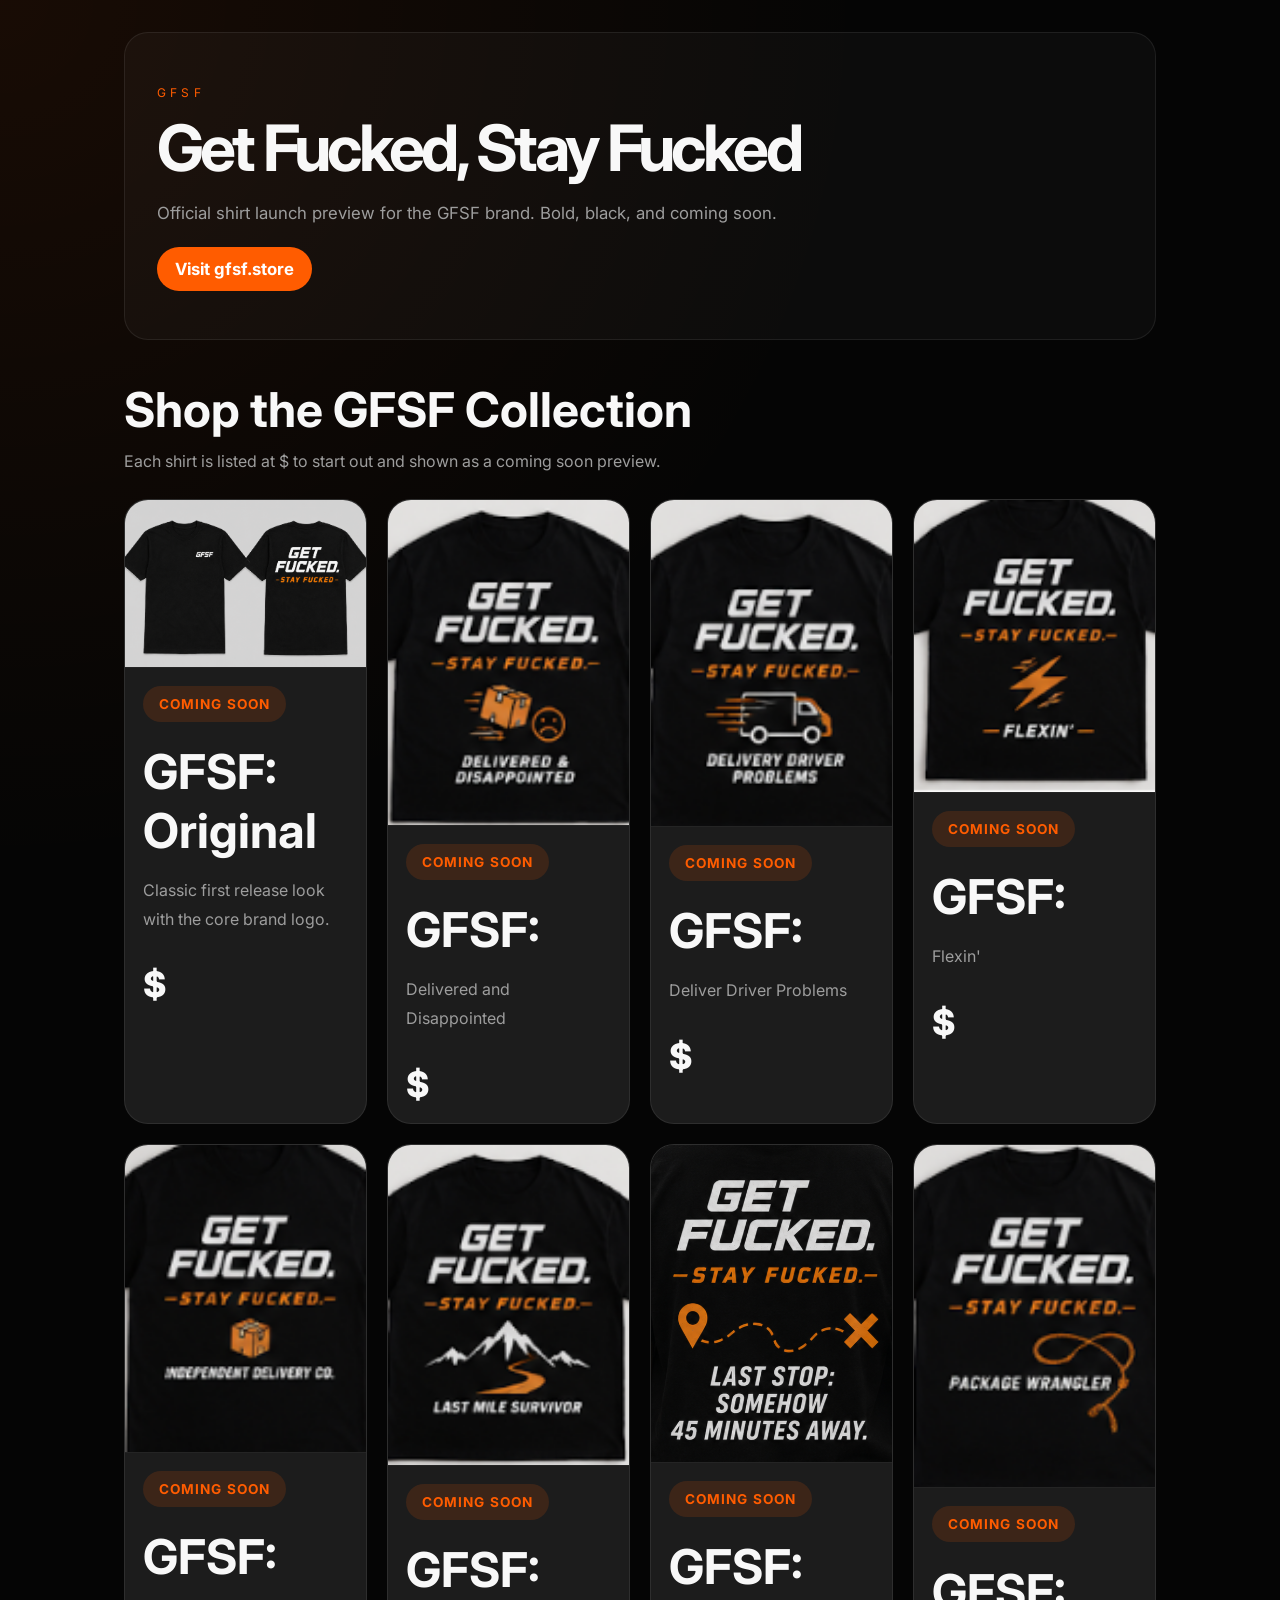
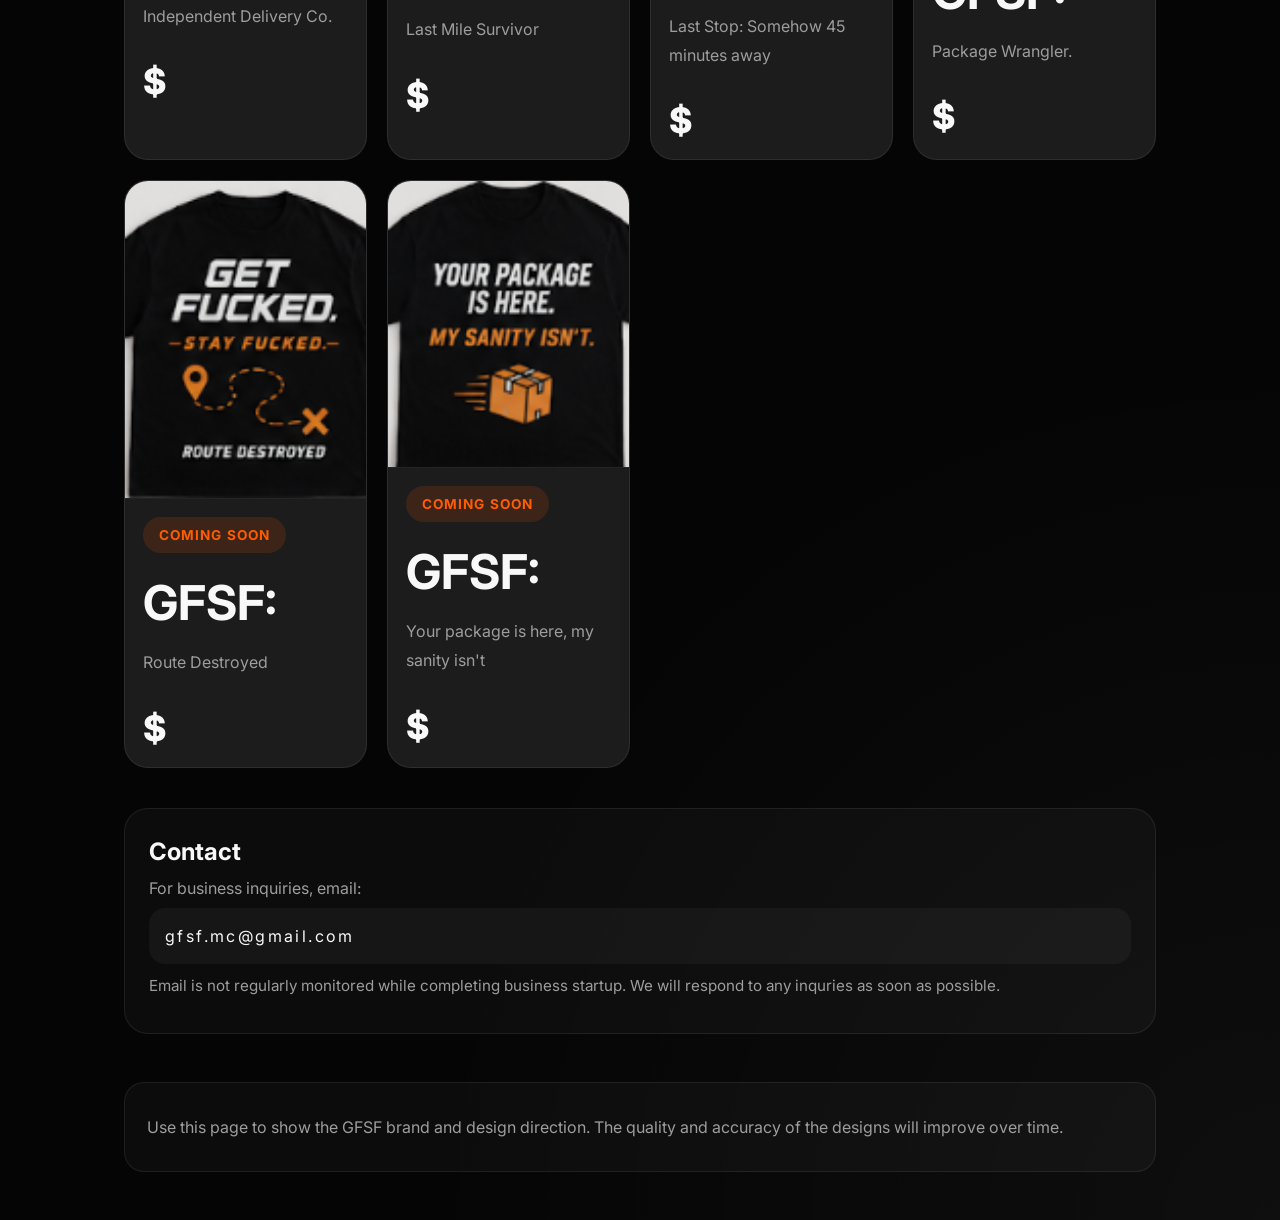
==== index.html @ 54a4b7ff "fourth commit" ====
<!DOCTYPE html>
<html lang="en">
<head>
  <meta charset="UTF-8">
  <meta name="viewport" content="width=device-width, initial-scale=1.0">
  <title>Get Fucked, Stay Fucked!</title>
  <link rel="stylesheet" href="assets/css/styles.css">
</head>
<body>
  <div class="page">
    <header class="hero">
      <div class="hero-copy">
        <span class="eyebrow">GFSF</span>
        <h1>Get Fucked, Stay Fucked</h1>
        <p>Official shirt launch preview for the GFSF brand. Bold, black, and coming soon.</p>
        <p class="hero-actions">
          <a href="https://gfsf.store" target="_blank" rel="noopener noreferrer" class="store-link">Visit gfsf.store</a>
        </p>
      </div>
    </header>


    <main>
      <section class="products-section">
        <div class="section-header">
          <h2>Shop the GFSF Collection</h2>
          <p>Each shirt is listed at $ to start out and shown as a coming soon preview.</p>
        </div>


        <div class="products-grid">
          <article class="product-card">
            <div class="product-image">
              <img src="assets/images/gfsf-original.png" alt="GFSF: Original t-shirt design">
            </div>
            <div class="product-info">
              <span class="badge">Coming Soon</span>
              <h2>GFSF: Original</h2>
              <p>Classic first release look with the core brand logo.</p>
              <div class="product-price">$</div>
            </div>
          </article>


          <article class="product-card">
            <div class="product-image">
              <img src="assets/images/gfsf-dad.png" alt="Delivered and Disappointment t-shirt design">
            </div>
            <div class="product-info">
              <span class="badge">Coming Soon</span>
              <h2>GFSF:</h2>
              <p>Delivered and Disappointed</p>
              <div class="product-price">$</div>
            </div>
          </article>


          <article class="product-card">
            <div class="product-image">
              <img src="assets/images/gfsf-ddp.png" alt="Deliver Driver Problems t-shirt design">
            </div>
            <div class="product-info">
              <span class="badge">Coming Soon</span>
              <h2>GFSF:</h2>
              <p>Deliver Driver Problems</p>
              <div class="product-price">$</div>
            </div>
          </article>


          <article class="product-card">
            <div class="product-image">
              <img src="assets/images/gfsf-flexin.png" alt="Flexin' t-shirt design">
            </div>
            <div class="product-info">
              <span class="badge">Coming Soon</span>
              <h2>GFSF:</h2>
              <p>Flexin'</p>
              <div class="product-price">$</div>
            </div>
          </article>


          <article class="product-card">
            <div class="product-image">
              <img src="assets/images/gfsf-idc.png" alt="Independent Delivery Co. t-shirt design">
            </div>
            <div class="product-info">
              <span class="badge">Coming Soon</span>
              <h2>GFSF:</h2>
              <p>Independent Delivery Co.</p>
              <div class="product-price">$</div>
            </div>
          </article>


          <article class="product-card">
            <div class="product-image">
              <img src="assets/images/gfsf-lastmile.png" alt="Last Mile Survivor t-shirt design">
            </div>
            <div class="product-info">
              <span class="badge">Coming Soon</span>
              <h2>GFSF: </h2>
              <p>Last Mile Survivor</p>
              <div class="product-price">$</div>
            </div>
          </article>


          <article class="product-card">
            <div class="product-image">
              <img src="assets/images/gfsf-laststop.png" alt="Last Stop: Somehow 45 minutes away t-shirt design">
            </div>
            <div class="product-info">
              <span class="badge">Coming Soon</span>
              <h2>GFSF:</h2>
              <p> Last Stop: Somehow 45 minutes away</p>
              <div class="product-price">$</div>
            </div>
          </article>


          <article class="product-card">
            <div class="product-image">
              <img src="assets/images/gfsf-pw.png" alt="Package Wrangler t-shirt design">
            </div>
            <div class="product-info">
              <span class="badge">Coming Soon</span>
              <h2>GFSF:</h2>
              <p>Package Wrangler.</p>
              <div class="product-price">$</div>
            </div>
          </article>


          <article class="product-card">
            <div class="product-image">
              <img src="assets/images/gfsf-rd.png" alt="Route Destroyed t-shirt design">
            </div>
            <div class="product-info">
              <span class="badge">Coming Soon</span>
              <h2>GFSF:</h2>
              <p> Route Destroyed</p>
              <div class="product-price">$</div>
            </div>
          </article>


          <article class="product-card">
            <div class="product-image">
              <img src="assets/images/gfsf-sanity.png" alt="Your package is here, My Sanity isn't t-shirt design">
            </div>
            <div class="product-info">
              <span class="badge">Coming Soon</span>
              <h2>GFSF:</h2>
              <p>Your package is here, my sanity isn't</p>
              <div class="product-price">$</div>
            </div>
          </article>
        </div>
      </section>


      <section class="contact-section">
        <div class="contact-card">
          <h2>Contact</h2>
          <p>For business inquiries, email:</p>
          <div class="contact-email">gfsf.mc@gmail.com</div>
          <p class="contact-note">Email is not regularly monitored while completing business startup. We will respond to any inquries as soon as possible.</p>
        </div>
      </section>
    </main>


    <footer class="footer">
      <p>Use this page to show the GFSF brand and design direction. The quality and accuracy of the designs will improve over time.</p>
    </footer>
  </div>
</body>
</html>
---- assets/css/styles.css ----
@import url('https://fonts.googleapis.com/css2?family=Inter:wght@400;500;600;700;800&display=swap');

:root {
  color-scheme: dark;
  --bg: #050505;
  --panel: #111111;
  --panel-strong: #1c1c1c;
  --text: #f8f8f8;
  --muted: #9d9d9d;
  --accent: #ff5c00;
  --border: rgba(255, 255, 255, 0.08);
  --radius: 24px;
}

* {
  box-sizing: border-box;
}

body {
  margin: 0;
  min-height: 100vh;
  font-family: 'Inter', sans-serif;
  background: radial-gradient(circle at top left, rgba(255, 92, 0, 0.08), transparent 28%),
    radial-gradient(circle at bottom right, rgba(255, 255, 255, 0.04), transparent 28%),
    var(--bg);
  color: var(--text);
}

.page {
  max-width: 1080px;
  margin: 0 auto;
  padding: 32px 24px 48px;
}

.hero {
  padding: 48px 32px;
  border: 1px solid var(--border);
  border-radius: var(--radius);
  background: rgba(255, 255, 255, 0.03);
  margin-bottom: 40px;
}

.eyebrow {
  display: inline-block;
  font-size: 0.75rem;
  letter-spacing: 0.35em;
  text-transform: uppercase;
  color: var(--accent);
  margin-bottom: 18px;
}

.hero h1 {
  margin: 0;
  font-size: clamp(3rem, 5vw, 5.2rem);
  line-height: 0.95;
  letter-spacing: -0.06em;
}

.hero p {
  margin: 24px 0 0;
  font-size: 1.05rem;
  max-width: 720px;
  color: var(--muted);
}

.hero-actions {
  margin-top: 24px;
}

.store-link {
  display: inline-flex;
  align-items: center;
  justify-content: center;
  padding: 12px 18px;
  border-radius: 999px;
  background: var(--accent);
  color: #fff;
  font-weight: 700;
  text-decoration: none;
  transition: transform 0.2s ease, box-shadow 0.2s ease;
}

.store-link:hover {
  transform: translateY(-2px);
  box-shadow: 0 10px 28px rgba(255, 92, 0, 0.25);
}

.products-section {
  margin-top: 12px;
}

.section-header {
  display: flex;
  flex-direction: column;
  gap: 12px;
  margin-bottom: 28px;
}

.section-header h2 {
  margin: 0;
  font-size: clamp(2rem, 4vw, 3rem);
}

.section-header p {
  margin: 0;
  color: var(--muted);
  max-width: 720px;
}

.products-grid {
  display: grid;
  gap: 20px;
  grid-template-columns: repeat(auto-fit, minmax(240px, 1fr));
}

.product-card {
  background: var(--panel-strong);
  border: 1px solid var(--border);
  border-radius: 24px;
  overflow: hidden;
  transition: transform 0.2s ease, box-shadow 0.2s ease;
}

.product-card:hover {
  transform: translateY(-3px);
  box-shadow: 0 16px 42px rgba(0, 0, 0, 0.2);
}

.product-image {
  background: var(--panel);
  border-bottom: 1px solid var(--border);
}

.product-image img {
  width: 100%;
  display: block;
}

.product-info {
  padding: 18px;
}

.badge {
  display: inline-flex;
  padding: 10px 16px;
  border-radius: 999px;
  background: rgba(255, 92, 0, 0.14);
  color: var(--accent);
  font-weight: 700;
  font-size: 0.85rem;
  letter-spacing: 0.08em;
  text-transform: uppercase;
}

.product-info h2 {
  margin: 20px 0 16px;
  font-size: clamp(2rem, 4vw, 3rem);
}

.product-info p {
  margin: 0;
  color: var(--muted);
  line-height: 1.8;
}

.product-price {
  margin: 30px 0 0;
  font-size: 2.2rem;
  font-weight: 800;
  letter-spacing: -0.02em;
}

.note {
  margin: 18px 0 0;
  color: var(--muted);
  font-size: 0.96rem;
}

.contact-section {
  margin-top: 40px;
}

.contact-card {
  padding: 28px 24px;
  border-radius: 24px;
  background: rgba(255, 255, 255, 0.03);
  border: 1px solid var(--border);
}

.contact-card h2 {
  margin: 0 0 12px;
  font-size: 1.5rem;
}

.contact-card p {
  margin: 0 0 10px;
  color: var(--muted);
}

.contact-email {
  margin: 0 0 12px;
  padding: 18px 16px;
  border-radius: 16px;
  background: rgba(255, 255, 255, 0.04);
  color: var(--text);
  letter-spacing: 0.15em;
}

.contact-note {
  margin: 0;
  color: var(--muted);
  font-size: 0.95rem;
}

.footer {
  margin-top: 48px;
  padding: 18px 22px;
  border-radius: 20px;
  background: rgba(255, 255, 255, 0.03);
  border: 1px solid var(--border);
  color: var(--muted);
}

@media (max-width: 780px) {
  .product-card {
    grid-template-columns: 1fr;
  }
}

@media (max-width: 520px) {
  .page {
    padding: 22px 16px 32px;
  }

  .hero {
    padding: 32px 22px;
  }

  .product-info {
    padding: 24px;
  }
}
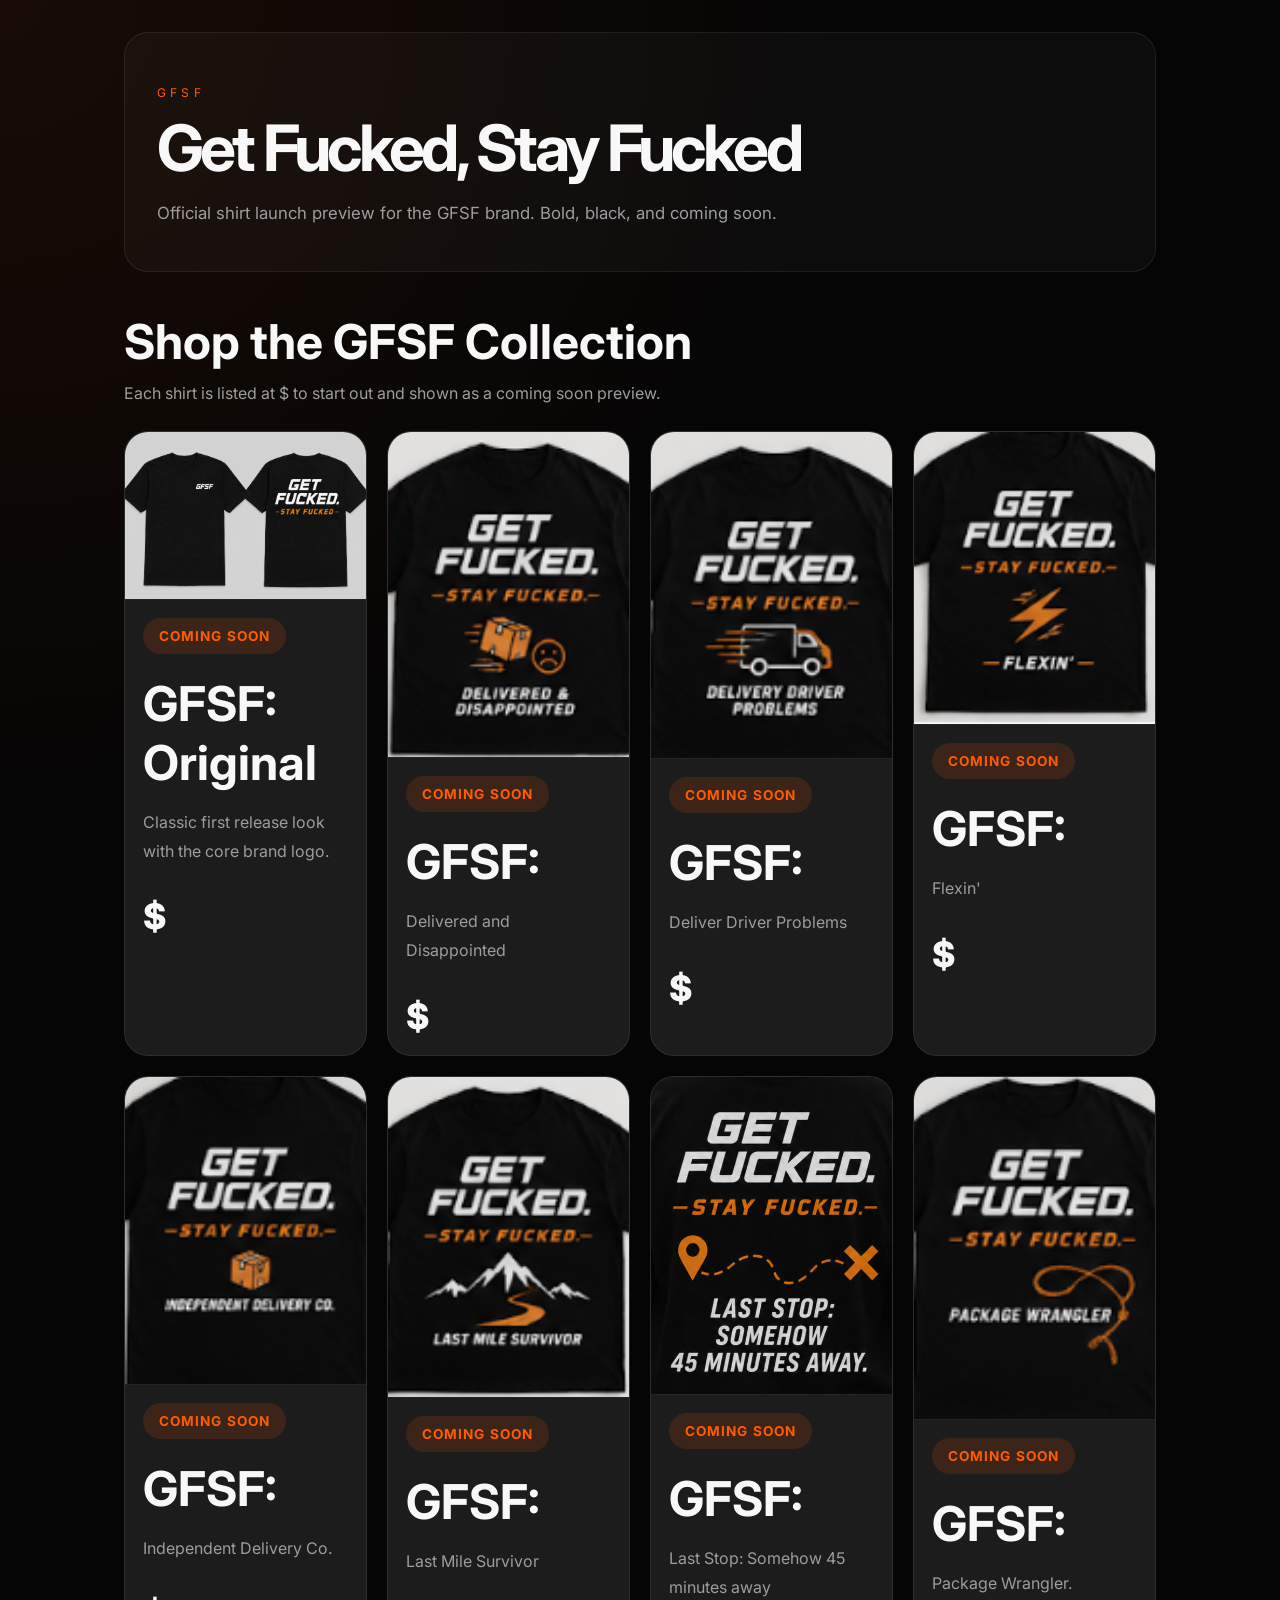
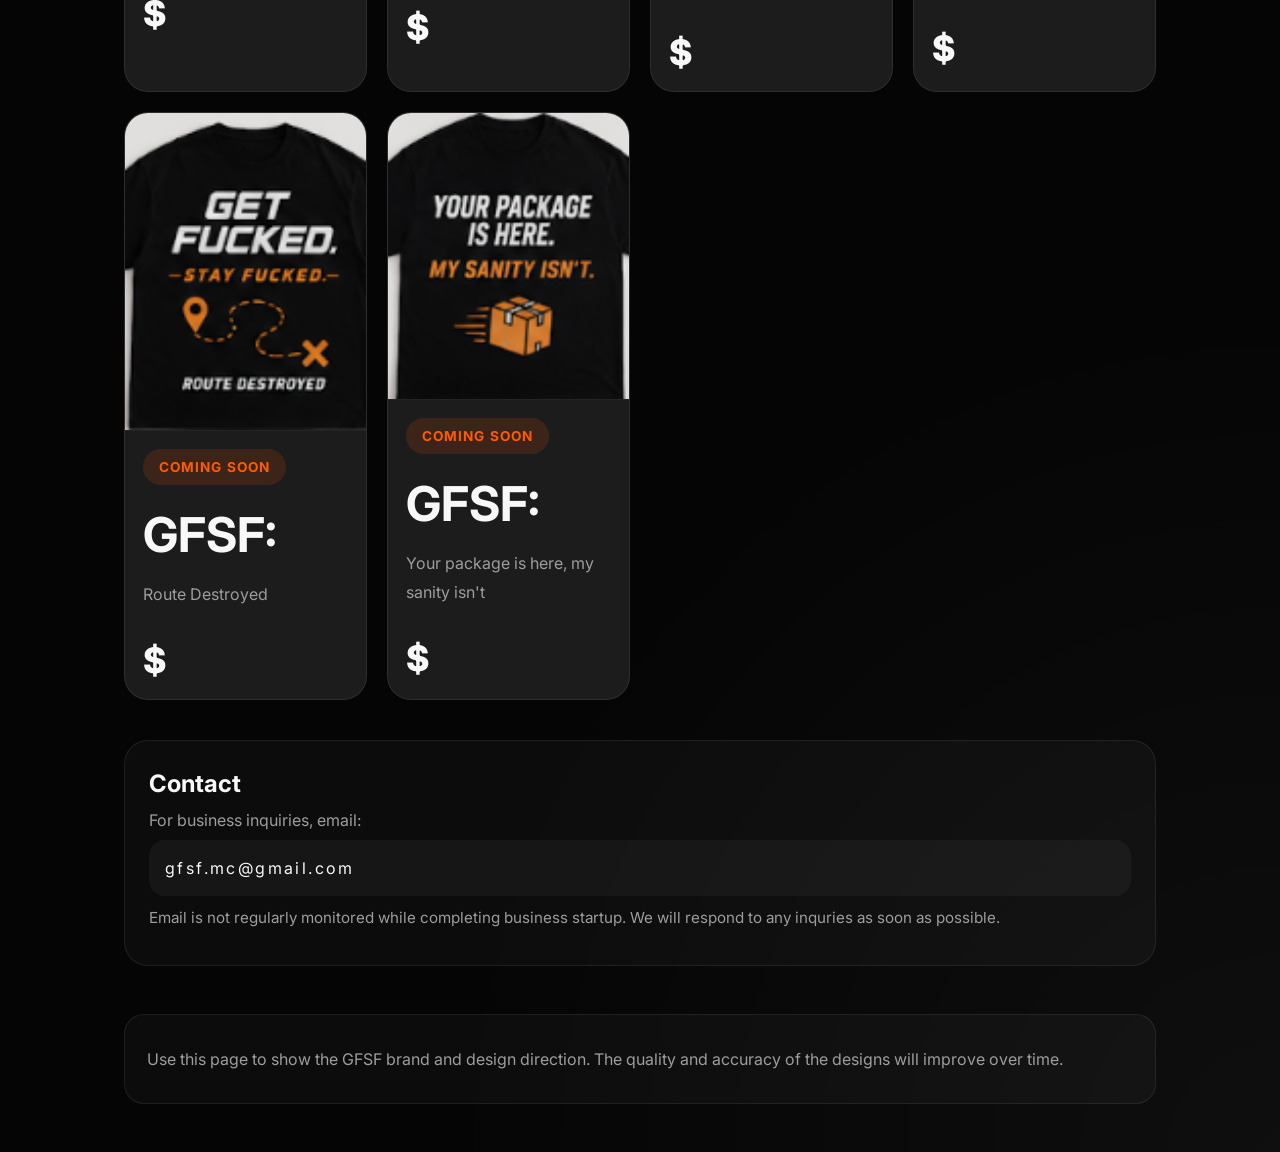
==== commit 408c8899: "removed store link" ====
--- a/index.html
+++ b/index.html
@@ -13,9 +13,6 @@
         <span class="eyebrow">GFSF</span>
         <h1>Get Fucked, Stay Fucked</h1>
         <p>Official shirt launch preview for the GFSF brand. Bold, black, and coming soon.</p>
-        <p class="hero-actions">
-          <a href="https://gfsf.store" target="_blank" rel="noopener noreferrer" class="store-link">Visit gfsf.store</a>
-        </p>
       </div>
     </header>
 
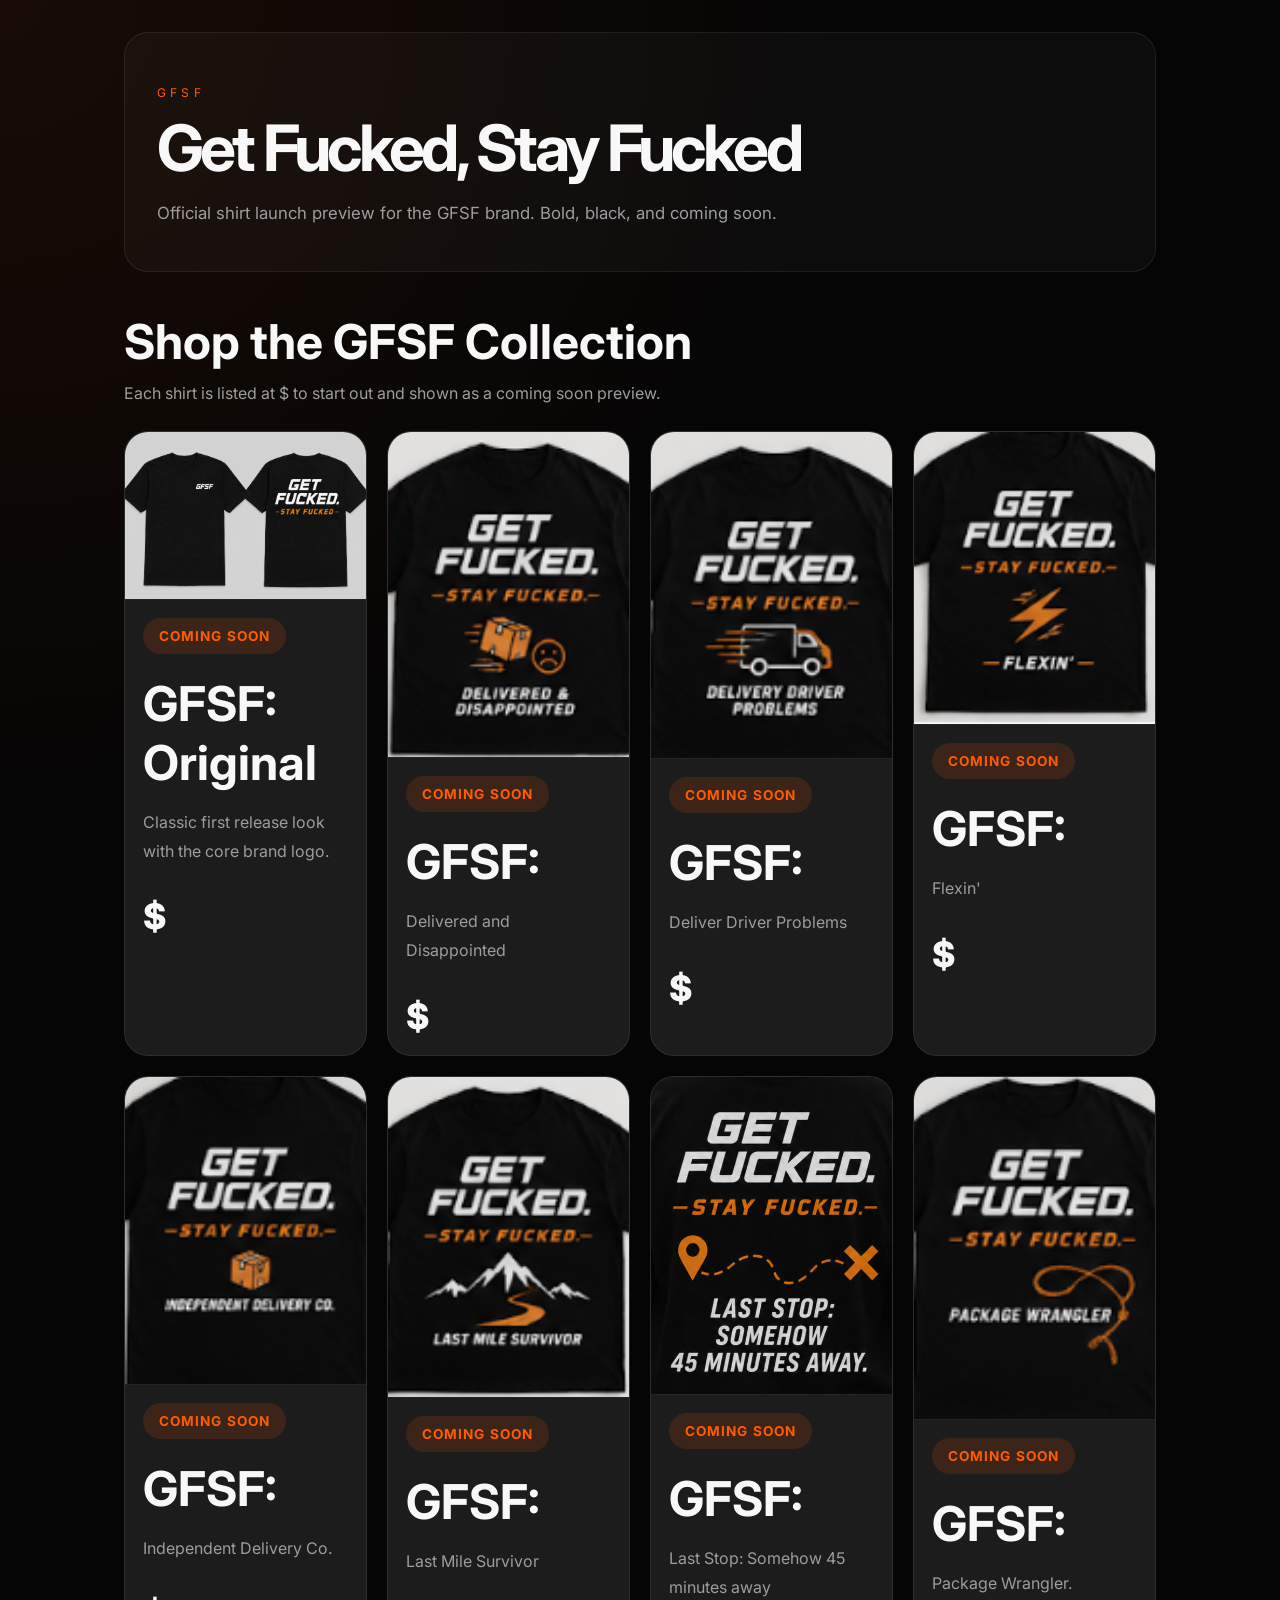
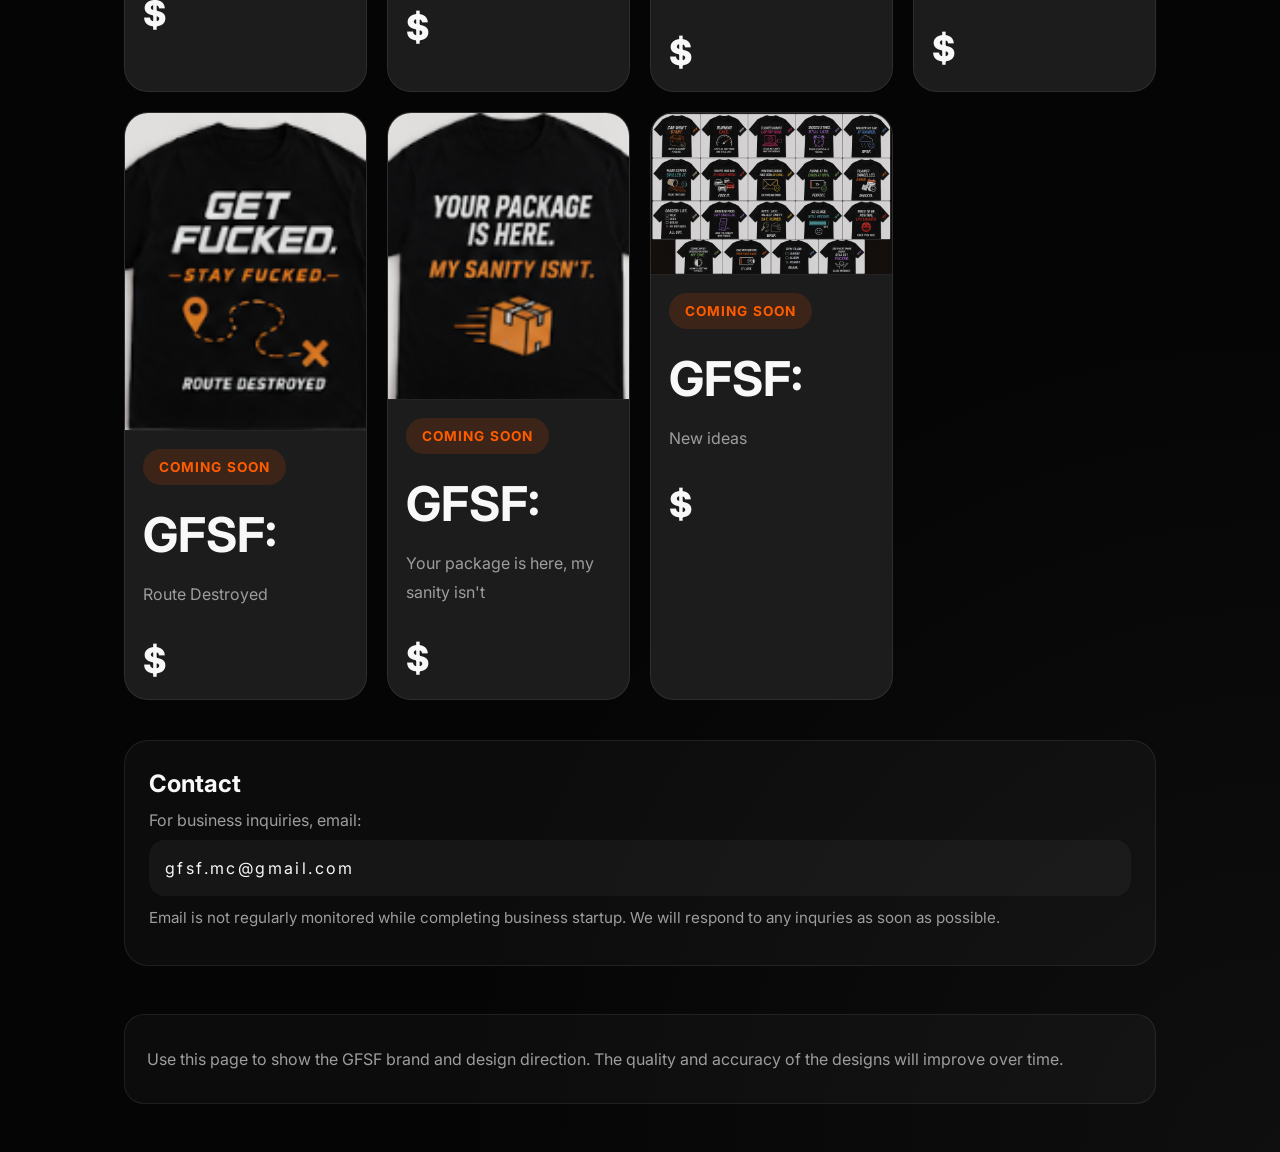
==== commit cd9036d0: "adding new ideas" ====
--- a/index.html
+++ b/index.html
@@ -154,6 +154,16 @@
               <div class="product-price">$</div>
             </div>
           </article>
+          <article class="product-card">
+            <div class="product-image">
+              <img src="assets/images/newideas.png" alt="a photo of a new idea for a shirt design">
+            </div>
+            <div class="product-info">
+              <span class="badge">Coming Soon</span>
+              <h2>GFSF:</h2>
+              <p>New ideas</p>
+              <div class="product-price">$</div>
+            </div>
         </div>
       </section>
 
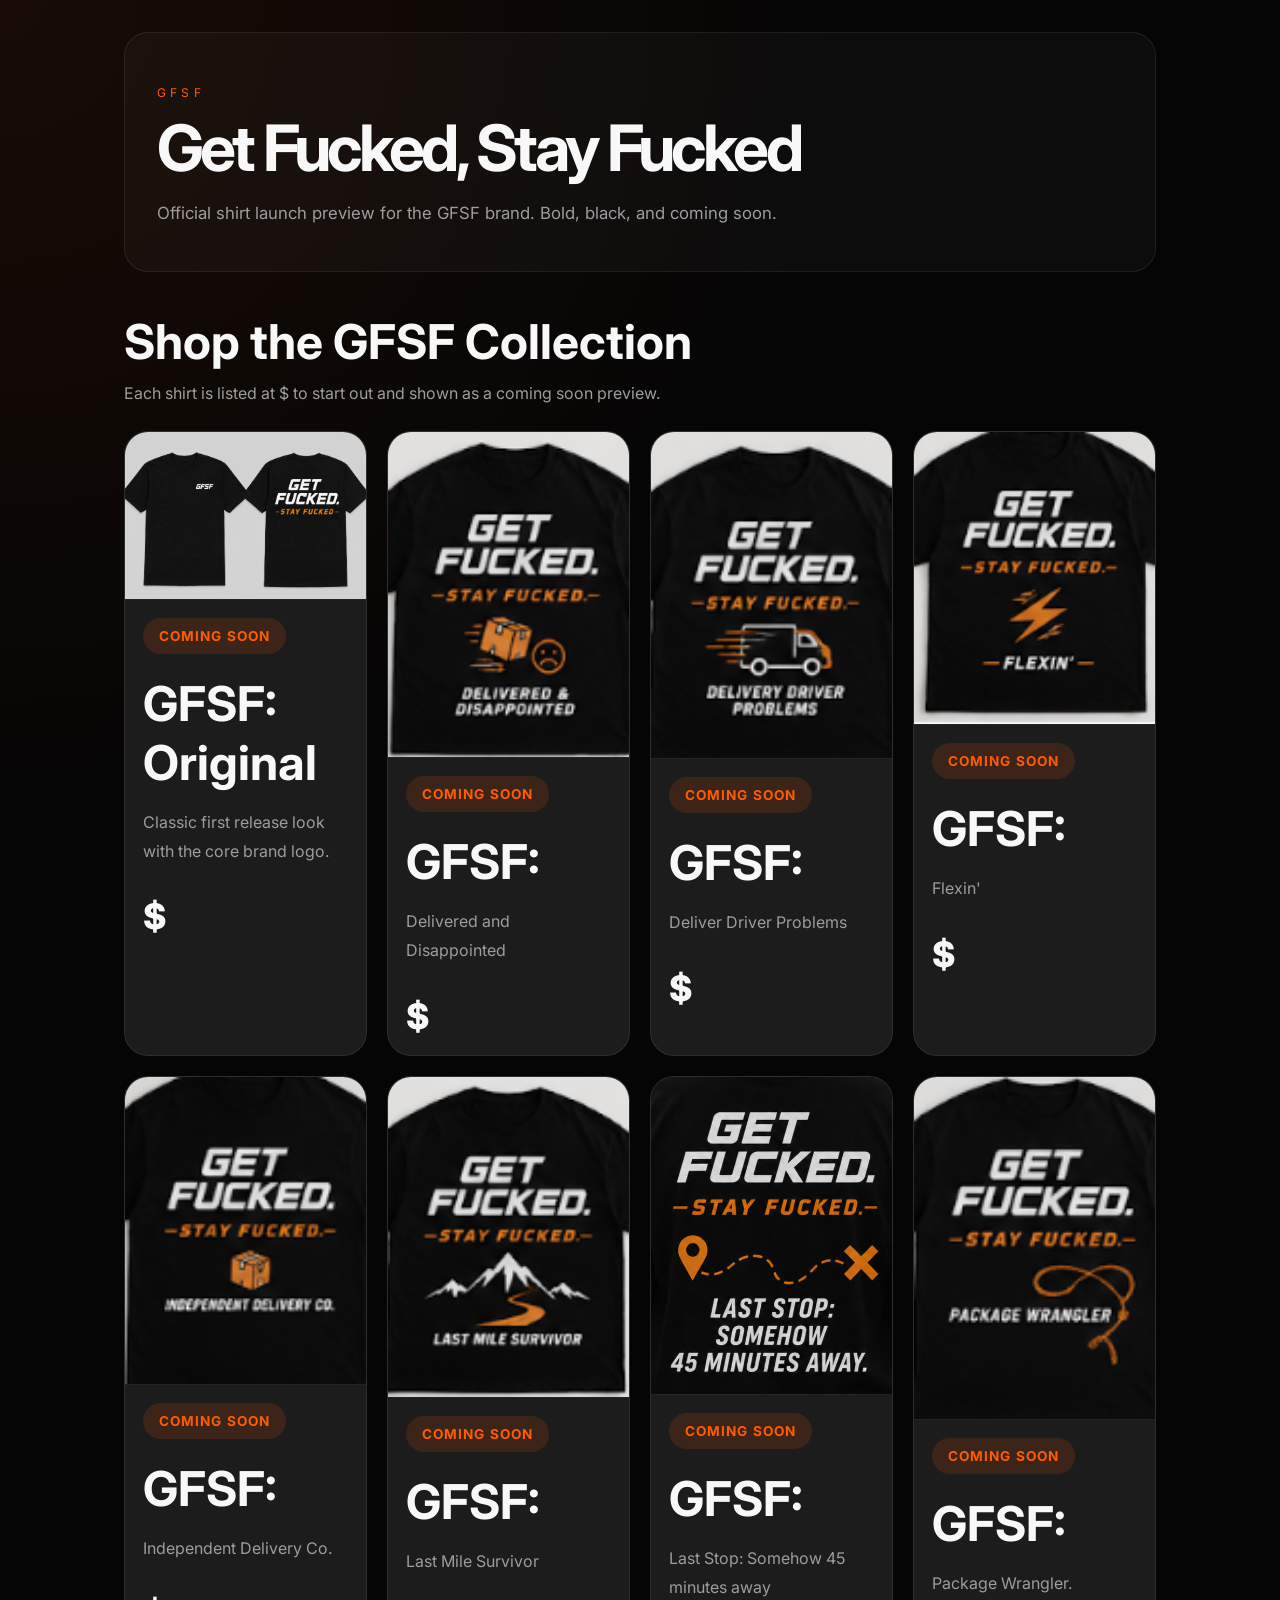
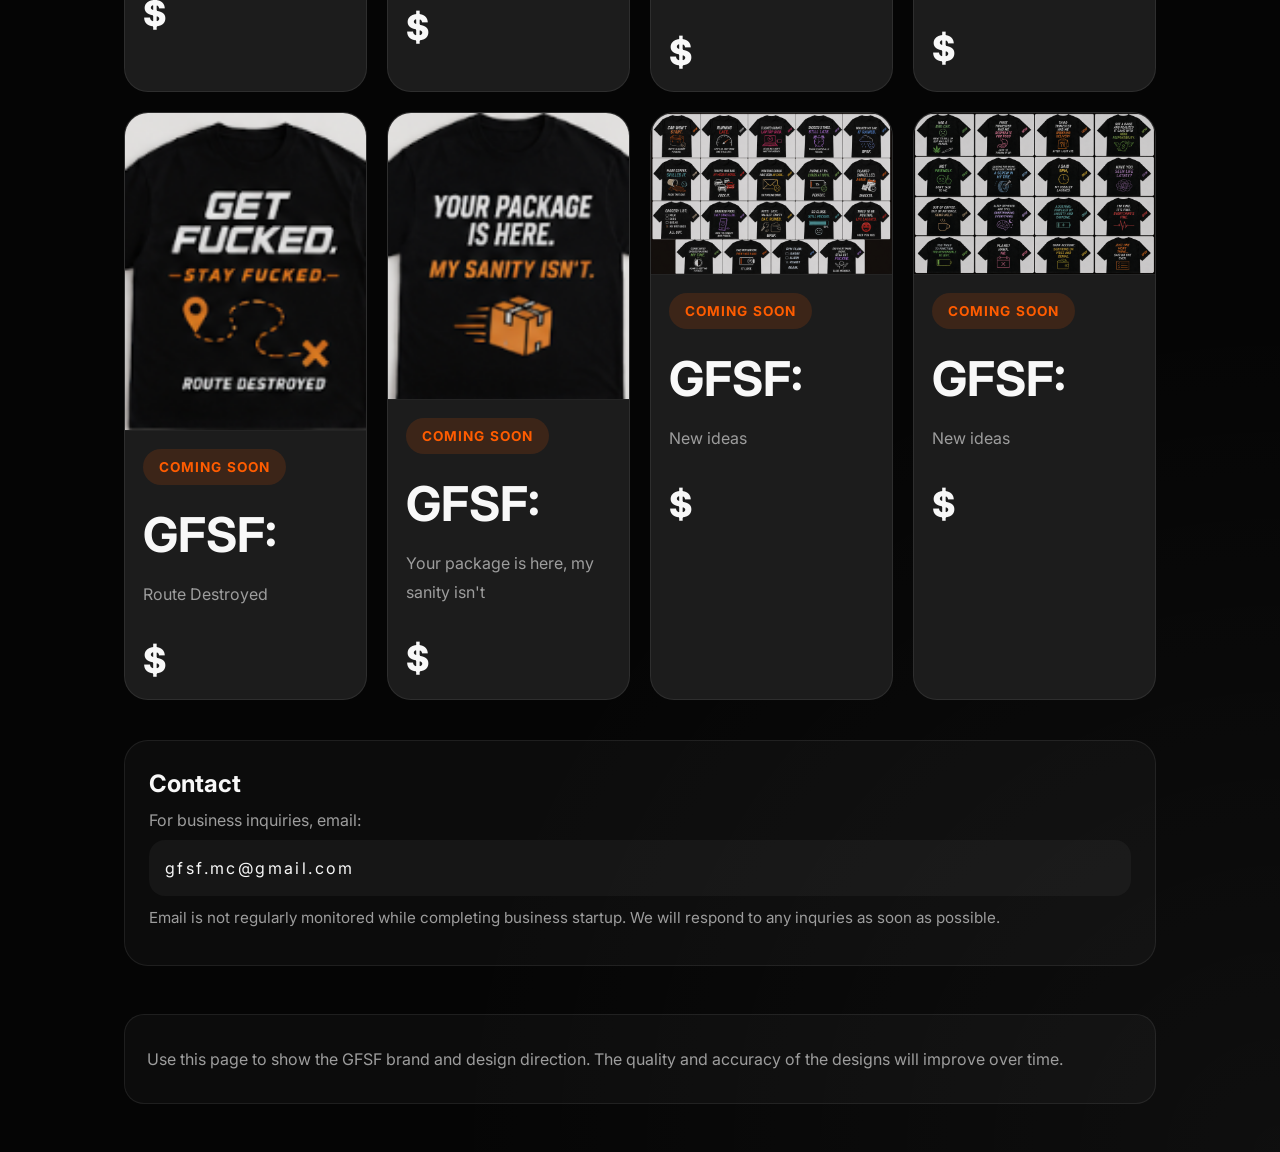
==== commit 1e5c7ab6: "new ideas 2" ====
--- a/index.html
+++ b/index.html
@@ -154,9 +154,23 @@
               <div class="product-price">$</div>
             </div>
           </article>
+
           <article class="product-card">
             <div class="product-image">
               <img src="assets/images/newideas.png" alt="a photo of a new idea for a shirt design">
+            </div>
+            <div class="product-info">
+              <span class="badge">Coming Soon</span>
+              <h2>GFSF:</h2>
+              <p>New ideas</p>
+              <div class="product-price">$</div>
+            </div>
+          </article>
+
+            
+          <article class="product-card">
+            <div class="product-image">
+              <img src="assets/images/newideas2.png" alt="a photo of a new idea for a shirt design">
             </div>
             <div class="product-info">
               <span class="badge">Coming Soon</span>
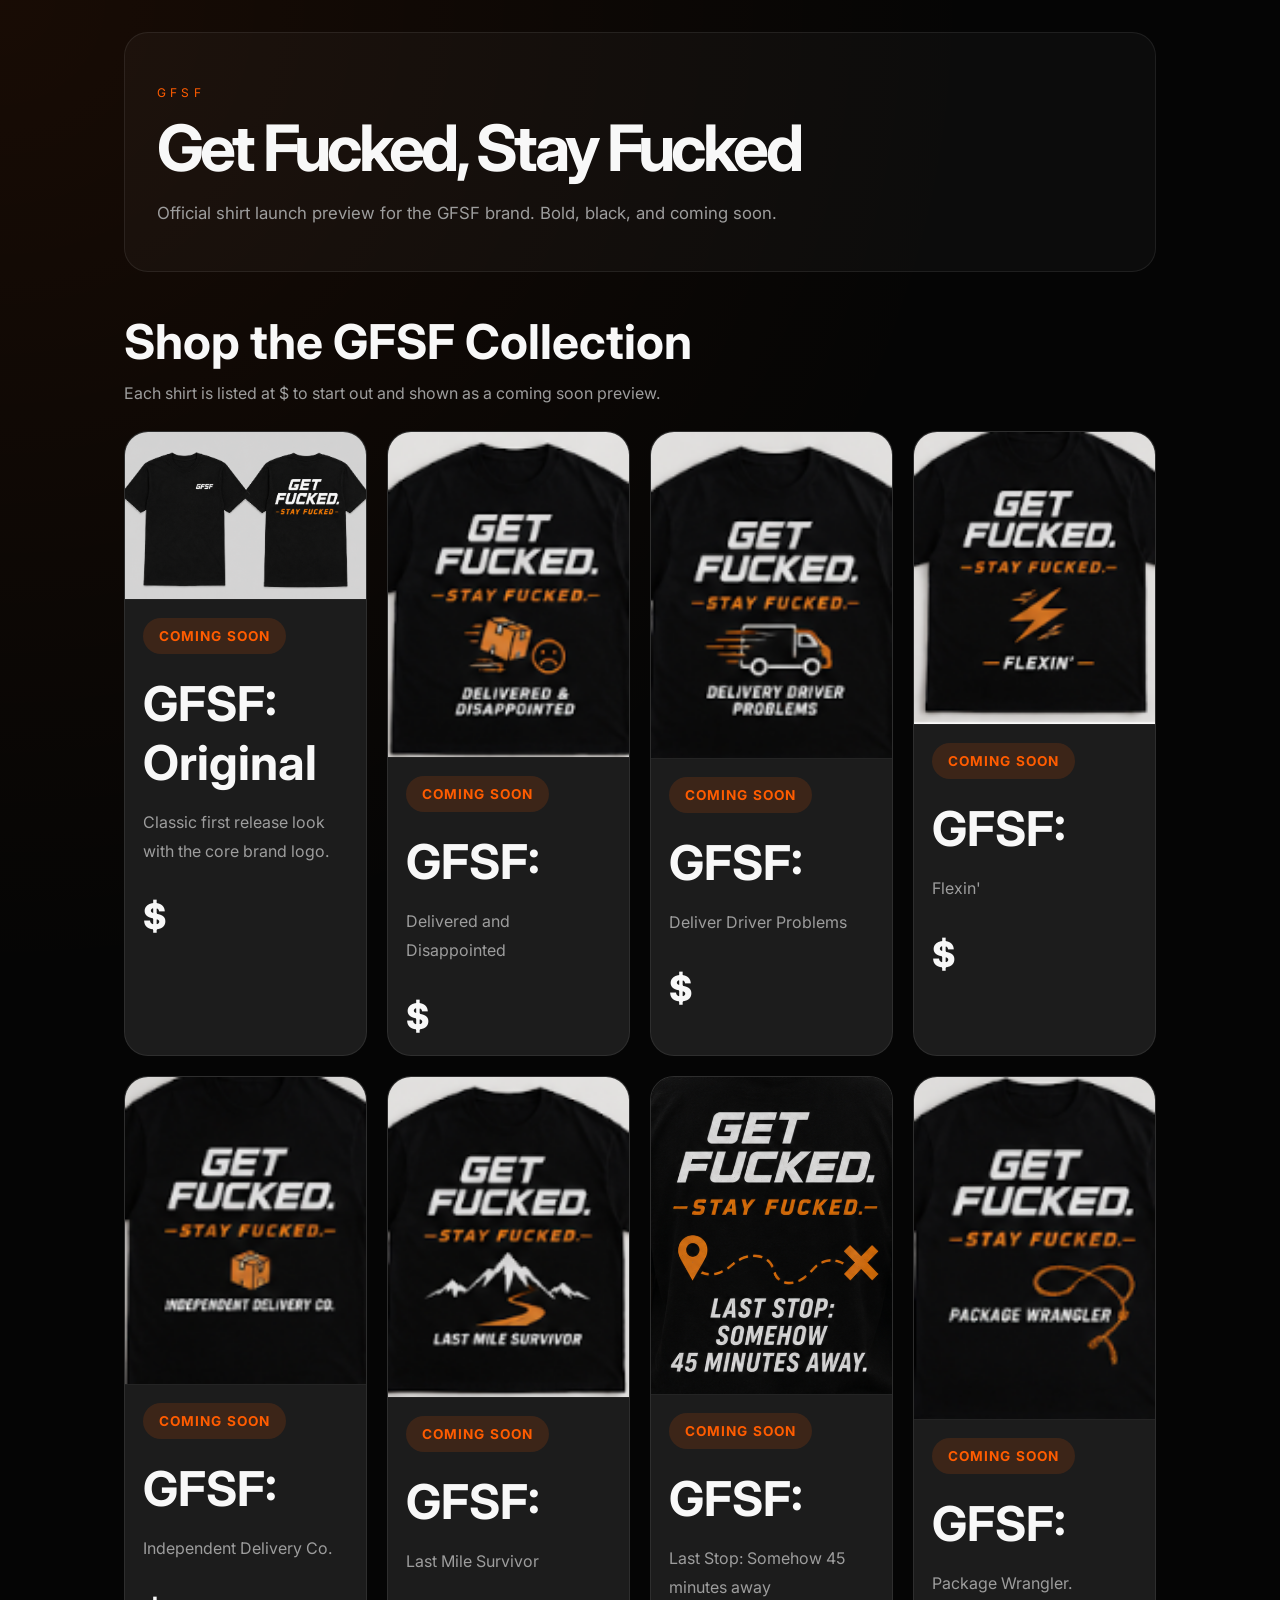
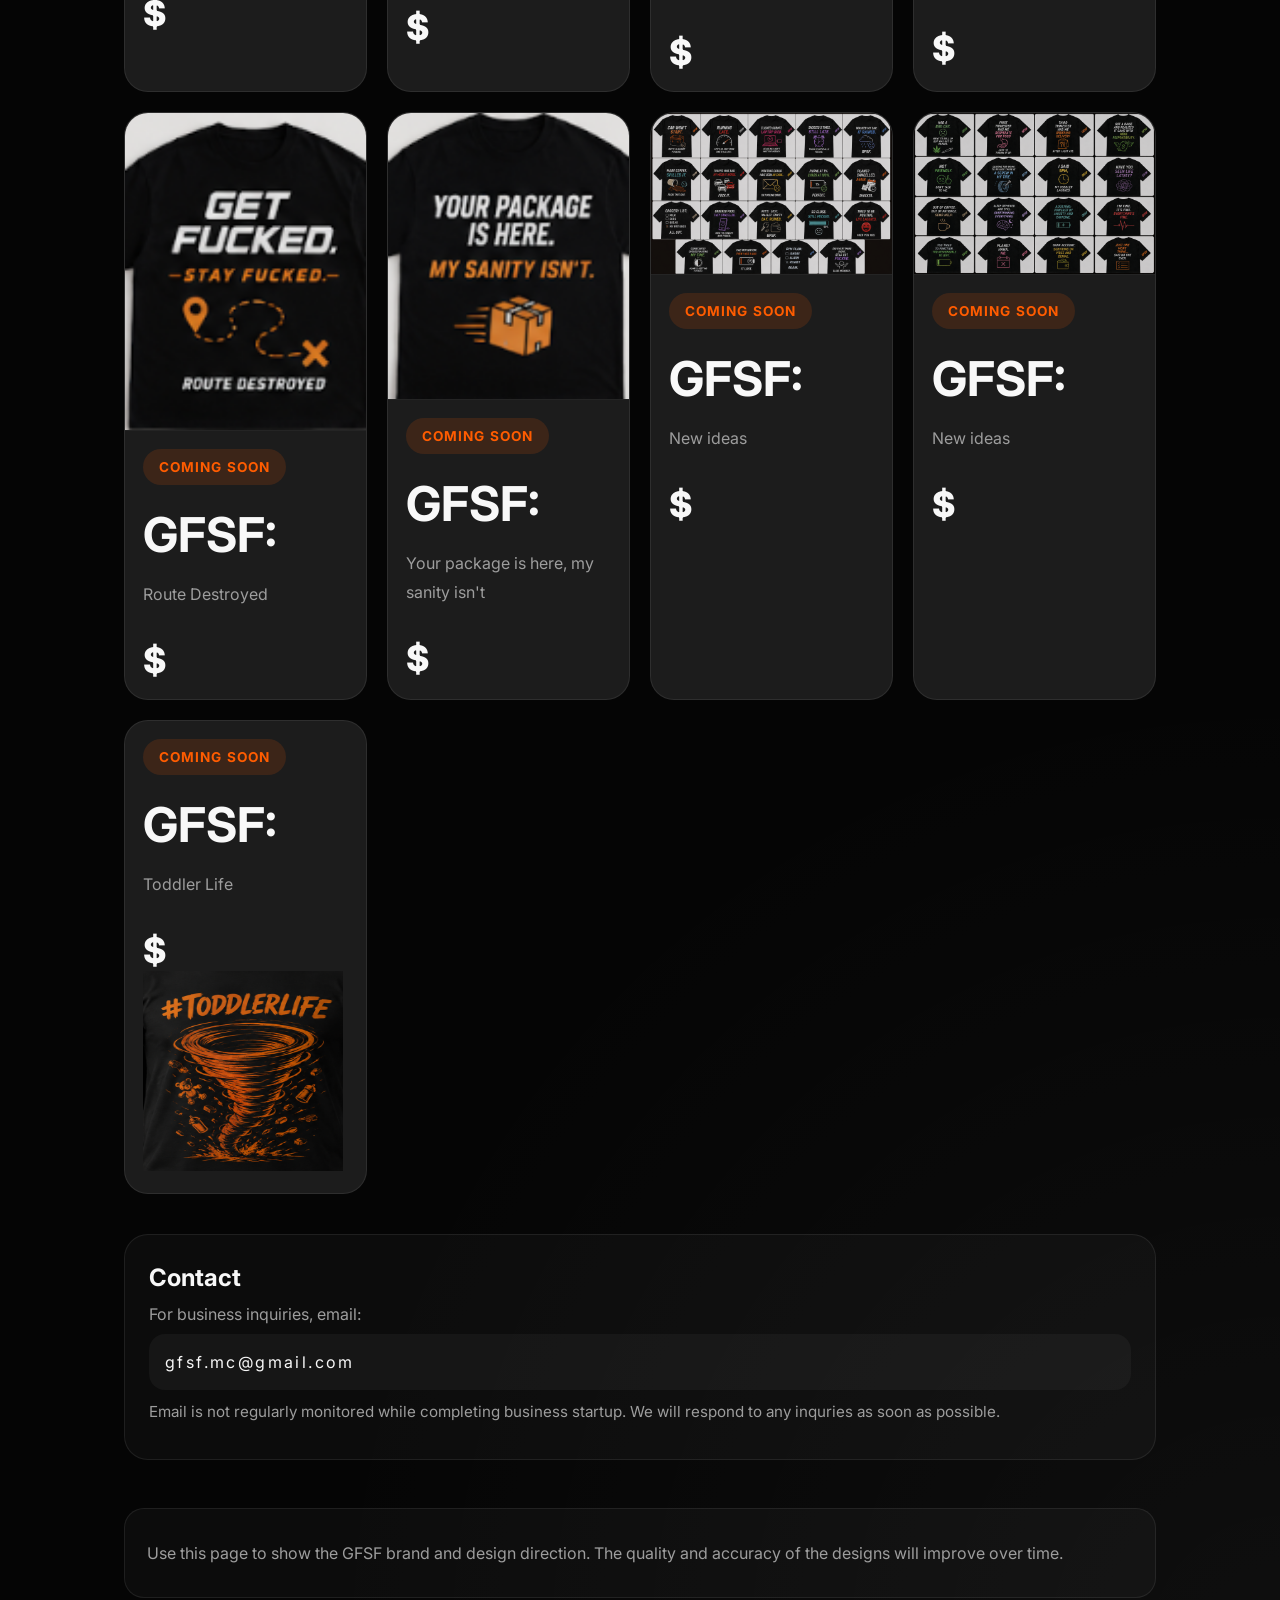
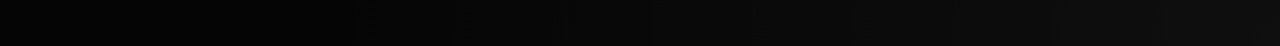
==== commit aff301d1: "old changes never saved" ====
--- a/index.html
+++ b/index.html
@@ -177,6 +177,15 @@
               <h2>GFSF:</h2>
               <p>New ideas</p>
               <div class="product-price">$</div>
+            </article>
+            <article class="product-card">
+              <div class="product-info">
+              <span class="badge">Coming Soon</span>
+              <h2>GFSF:</h2>
+              <p>Toddler Life</p>
+              <div class="product-price">$</div>
+              <img src="assets/images/toddlerlife.png" alt="a photo of a torando and #toddlerlife on a tshirt" width="200" height="200">
+              
             </div>
         </div>
       </section>
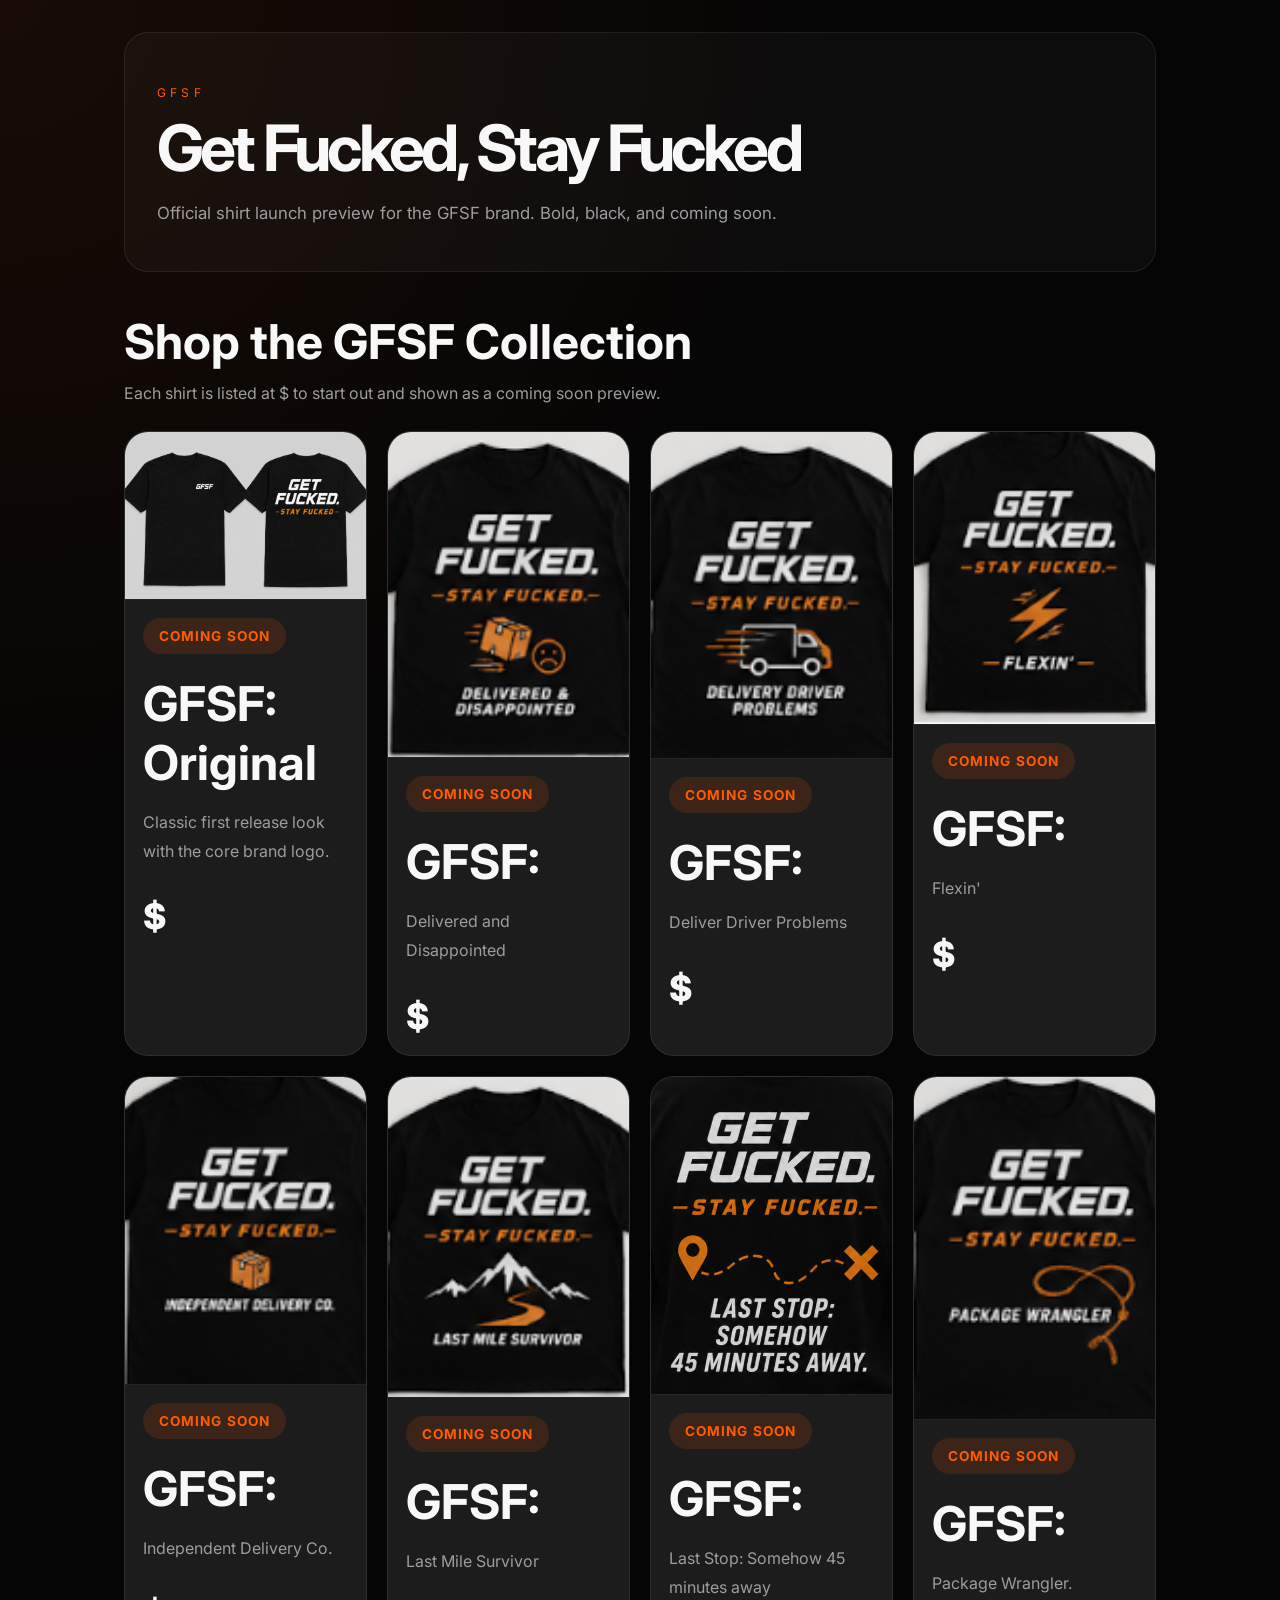
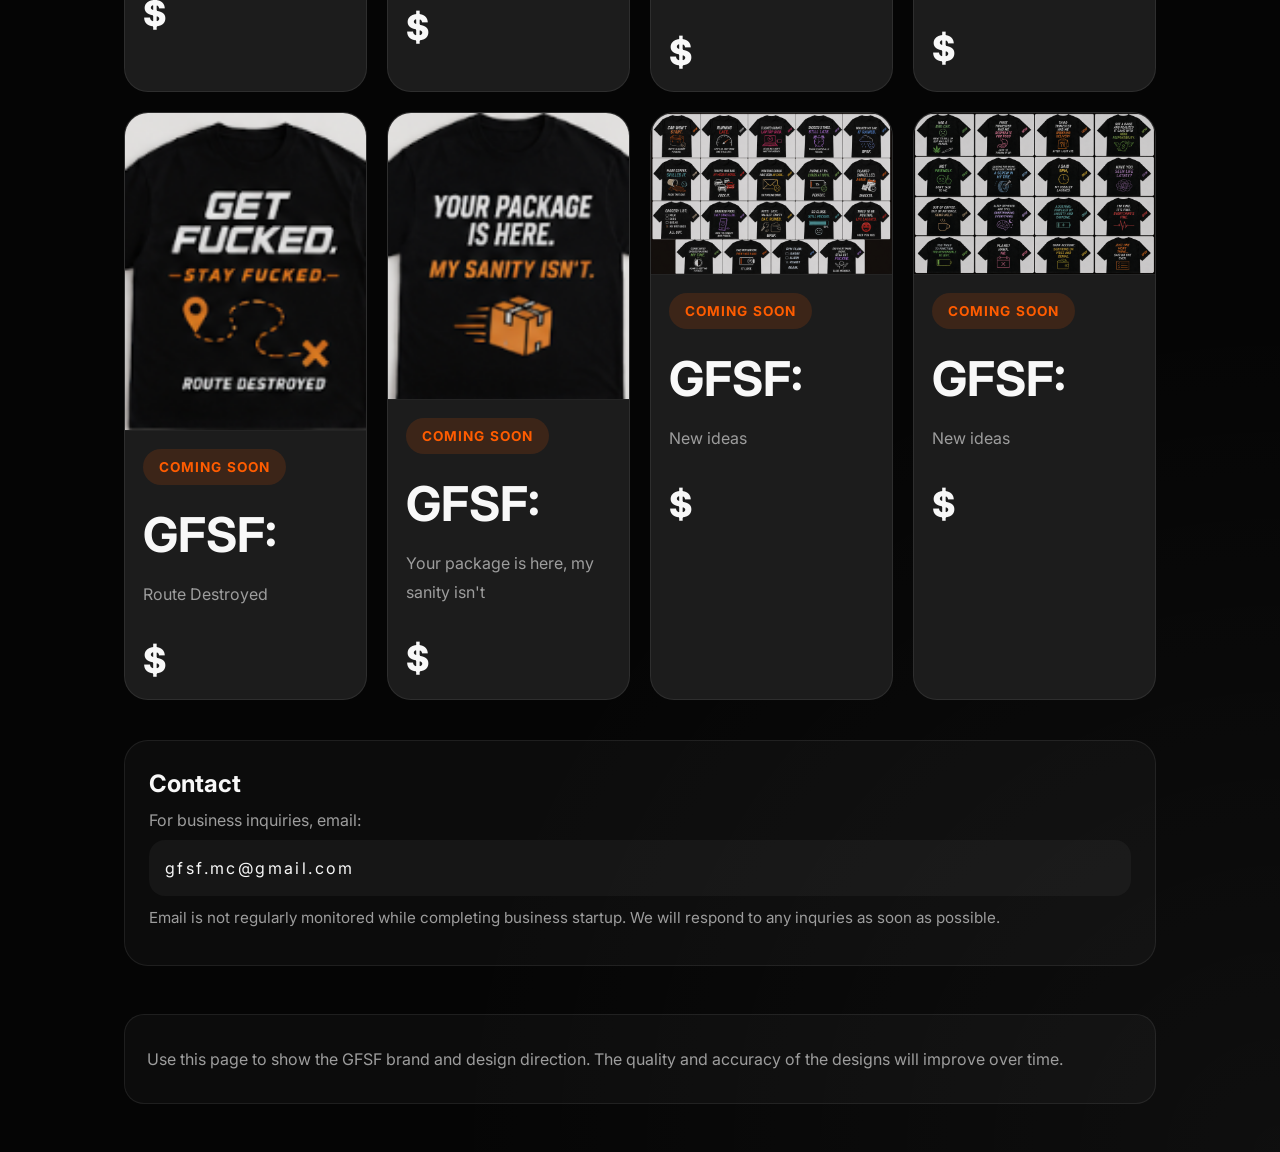
==== commit f1794669: "Will likely need to delete and restart" ====
--- a/index.html
+++ b/index.html
@@ -177,15 +177,6 @@
               <h2>GFSF:</h2>
               <p>New ideas</p>
               <div class="product-price">$</div>
-            </article>
-            <article class="product-card">
-              <div class="product-info">
-              <span class="badge">Coming Soon</span>
-              <h2>GFSF:</h2>
-              <p>Toddler Life</p>
-              <div class="product-price">$</div>
-              <img src="assets/images/toddlerlife.png" alt="a photo of a torando and #toddlerlife on a tshirt" width="200" height="200">
-              
             </div>
         </div>
       </section>
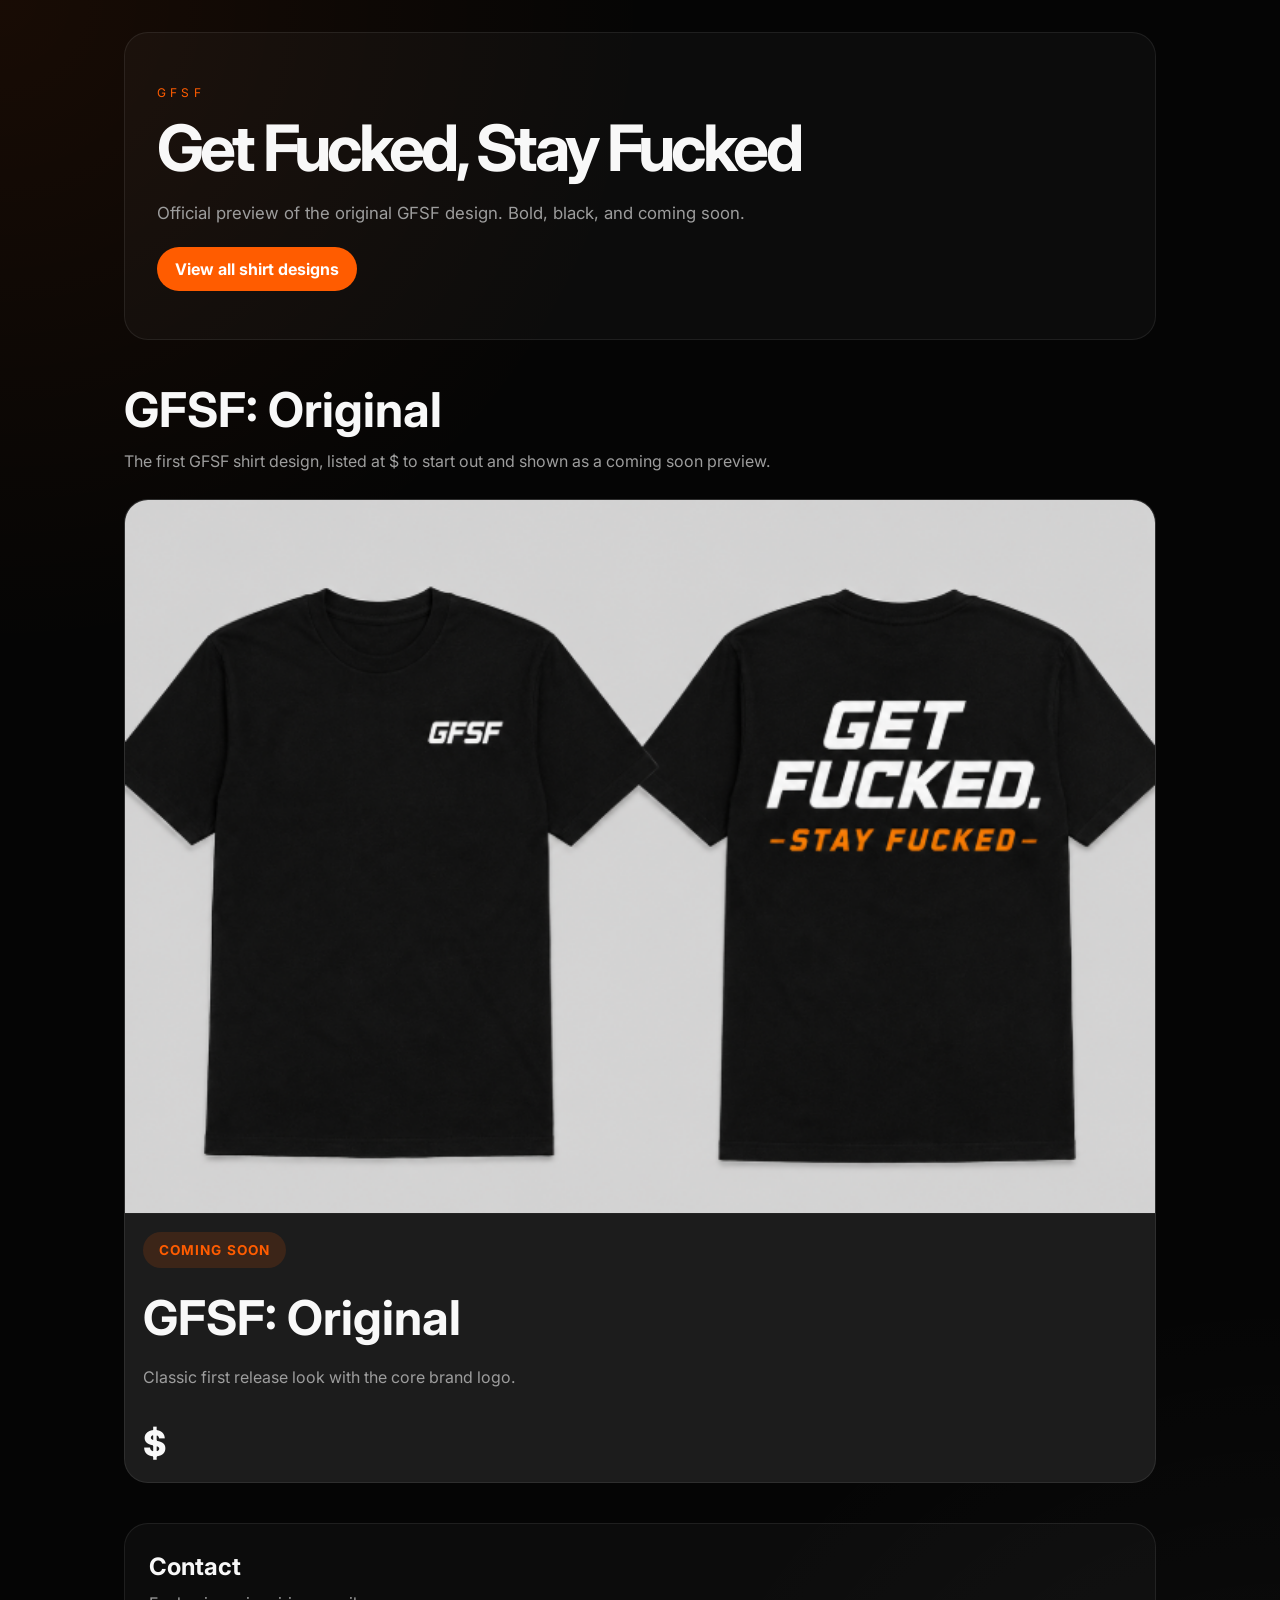
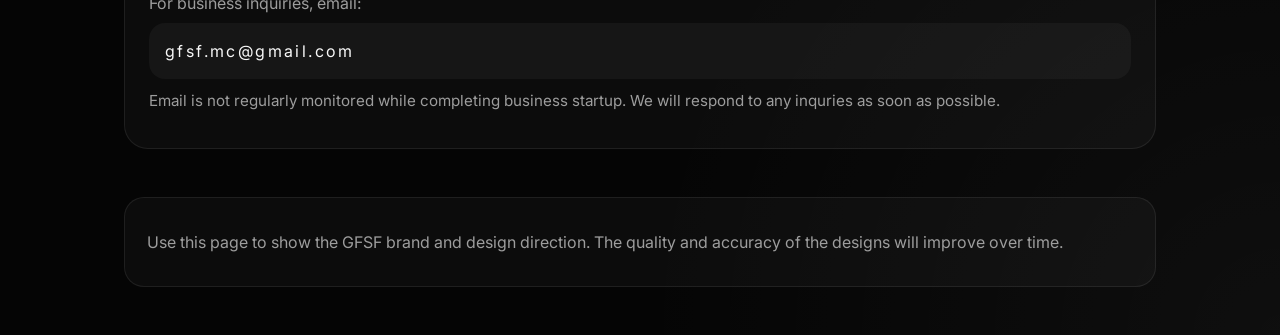
==== commit 5cfa1e89: "May have corrected issue and got another page going!" ====
--- a/index.html
+++ b/index.html
@@ -12,7 +12,10 @@
       <div class="hero-copy">
         <span class="eyebrow">GFSF</span>
         <h1>Get Fucked, Stay Fucked</h1>
-        <p>Official shirt launch preview for the GFSF brand. Bold, black, and coming soon.</p>
+        <p>Official preview of the original GFSF design. Bold, black, and coming soon.</p>
+        <div class="hero-actions">
+          <a class="store-link" href="work.html">View all shirt designs</a>
+        </div>
       </div>
     </header>
 
@@ -20,8 +23,8 @@
     <main>
       <section class="products-section">
         <div class="section-header">
-          <h2>Shop the GFSF Collection</h2>
-          <p>Each shirt is listed at $ to start out and shown as a coming soon preview.</p>
+          <h2>GFSF: Original</h2>
+          <p>The first GFSF shirt design, listed at $ to start out and shown as a coming soon preview.</p>
         </div>
 
 
@@ -39,145 +42,6 @@
           </article>
 
 
-          <article class="product-card">
-            <div class="product-image">
-              <img src="assets/images/gfsf-dad.png" alt="Delivered and Disappointment t-shirt design">
-            </div>
-            <div class="product-info">
-              <span class="badge">Coming Soon</span>
-              <h2>GFSF:</h2>
-              <p>Delivered and Disappointed</p>
-              <div class="product-price">$</div>
-            </div>
-          </article>
-
-
-          <article class="product-card">
-            <div class="product-image">
-              <img src="assets/images/gfsf-ddp.png" alt="Deliver Driver Problems t-shirt design">
-            </div>
-            <div class="product-info">
-              <span class="badge">Coming Soon</span>
-              <h2>GFSF:</h2>
-              <p>Deliver Driver Problems</p>
-              <div class="product-price">$</div>
-            </div>
-          </article>
-
-
-          <article class="product-card">
-            <div class="product-image">
-              <img src="assets/images/gfsf-flexin.png" alt="Flexin' t-shirt design">
-            </div>
-            <div class="product-info">
-              <span class="badge">Coming Soon</span>
-              <h2>GFSF:</h2>
-              <p>Flexin'</p>
-              <div class="product-price">$</div>
-            </div>
-          </article>
-
-
-          <article class="product-card">
-            <div class="product-image">
-              <img src="assets/images/gfsf-idc.png" alt="Independent Delivery Co. t-shirt design">
-            </div>
-            <div class="product-info">
-              <span class="badge">Coming Soon</span>
-              <h2>GFSF:</h2>
-              <p>Independent Delivery Co.</p>
-              <div class="product-price">$</div>
-            </div>
-          </article>
-
-
-          <article class="product-card">
-            <div class="product-image">
-              <img src="assets/images/gfsf-lastmile.png" alt="Last Mile Survivor t-shirt design">
-            </div>
-            <div class="product-info">
-              <span class="badge">Coming Soon</span>
-              <h2>GFSF: </h2>
-              <p>Last Mile Survivor</p>
-              <div class="product-price">$</div>
-            </div>
-          </article>
-
-
-          <article class="product-card">
-            <div class="product-image">
-              <img src="assets/images/gfsf-laststop.png" alt="Last Stop: Somehow 45 minutes away t-shirt design">
-            </div>
-            <div class="product-info">
-              <span class="badge">Coming Soon</span>
-              <h2>GFSF:</h2>
-              <p> Last Stop: Somehow 45 minutes away</p>
-              <div class="product-price">$</div>
-            </div>
-          </article>
-
-
-          <article class="product-card">
-            <div class="product-image">
-              <img src="assets/images/gfsf-pw.png" alt="Package Wrangler t-shirt design">
-            </div>
-            <div class="product-info">
-              <span class="badge">Coming Soon</span>
-              <h2>GFSF:</h2>
-              <p>Package Wrangler.</p>
-              <div class="product-price">$</div>
-            </div>
-          </article>
-
-
-          <article class="product-card">
-            <div class="product-image">
-              <img src="assets/images/gfsf-rd.png" alt="Route Destroyed t-shirt design">
-            </div>
-            <div class="product-info">
-              <span class="badge">Coming Soon</span>
-              <h2>GFSF:</h2>
-              <p> Route Destroyed</p>
-              <div class="product-price">$</div>
-            </div>
-          </article>
-
-
-          <article class="product-card">
-            <div class="product-image">
-              <img src="assets/images/gfsf-sanity.png" alt="Your package is here, My Sanity isn't t-shirt design">
-            </div>
-            <div class="product-info">
-              <span class="badge">Coming Soon</span>
-              <h2>GFSF:</h2>
-              <p>Your package is here, my sanity isn't</p>
-              <div class="product-price">$</div>
-            </div>
-          </article>
-
-          <article class="product-card">
-            <div class="product-image">
-              <img src="assets/images/newideas.png" alt="a photo of a new idea for a shirt design">
-            </div>
-            <div class="product-info">
-              <span class="badge">Coming Soon</span>
-              <h2>GFSF:</h2>
-              <p>New ideas</p>
-              <div class="product-price">$</div>
-            </div>
-          </article>
-
-            
-          <article class="product-card">
-            <div class="product-image">
-              <img src="assets/images/newideas2.png" alt="a photo of a new idea for a shirt design">
-            </div>
-            <div class="product-info">
-              <span class="badge">Coming Soon</span>
-              <h2>GFSF:</h2>
-              <p>New ideas</p>
-              <div class="product-price">$</div>
-            </div>
         </div>
       </section>
 
--- a/assets/css/styles.css
+++ b/assets/css/styles.css
@@ -170,6 +170,120 @@
   letter-spacing: -0.02em;
 }
 
+.idea-carousel {
+  min-width: 0;
+}
+
+.carousel-toggle {
+  position: absolute;
+  opacity: 0;
+  pointer-events: none;
+}
+
+.idea-slides {
+  display: grid;
+}
+
+.idea-slide {
+  grid-area: 1 / 1;
+  animation: slide-in 0.25s ease;
+}
+
+.idea-slide-two {
+  display: none;
+}
+
+#new-idea-two:checked ~ .idea-slides .idea-slide-one {
+  display: none;
+}
+
+#new-idea-two:checked ~ .idea-slides .idea-slide-two {
+  display: block;
+}
+
+.carousel-controls {
+  display: flex;
+  align-items: center;
+  justify-content: space-between;
+  gap: 16px;
+  margin-top: 16px;
+}
+
+.arrow-two {
+  display: none;
+}
+
+#new-idea-two:checked ~ .carousel-controls .arrow-one {
+  display: none;
+}
+
+#new-idea-two:checked ~ .carousel-controls .arrow-two {
+  display: inline-flex;
+}
+
+.carousel-arrow,
+.carousel-dot {
+  border: 1px solid var(--border);
+  color: var(--text);
+  background: var(--panel-strong);
+  cursor: pointer;
+}
+
+.carousel-arrow {
+  width: 44px;
+  height: 44px;
+  border-radius: 50%;
+  font-size: 1.35rem;
+}
+
+.carousel-arrow:hover,
+.carousel-arrow:focus-visible,
+.carousel-dot:hover,
+.carousel-dot:focus-visible {
+  border-color: var(--accent);
+  color: var(--accent);
+}
+
+.carousel-dots {
+  display: flex;
+  gap: 10px;
+}
+
+.carousel-dot {
+  width: 10px;
+  height: 10px;
+  padding: 0;
+  border-radius: 50%;
+}
+
+.carousel-dot.is-active {
+  background: var(--accent);
+  border-color: var(--accent);
+}
+
+#new-idea-one:checked ~ .carousel-controls .carousel-dot:first-child,
+#new-idea-two:checked ~ .carousel-controls .carousel-dot:last-child {
+  background: var(--accent);
+  border-color: var(--accent);
+}
+
+.screen-reader-text {
+  position: absolute;
+  width: 1px;
+  height: 1px;
+  padding: 0;
+  margin: -1px;
+  overflow: hidden;
+  clip: rect(0, 0, 0, 0);
+  white-space: nowrap;
+  border: 0;
+}
+
+@keyframes slide-in {
+  from { opacity: 0.35; transform: translateX(10px); }
+  to { opacity: 1; transform: translateX(0); }
+}
+
 .note {
   margin: 18px 0 0;
   color: var(--muted);
